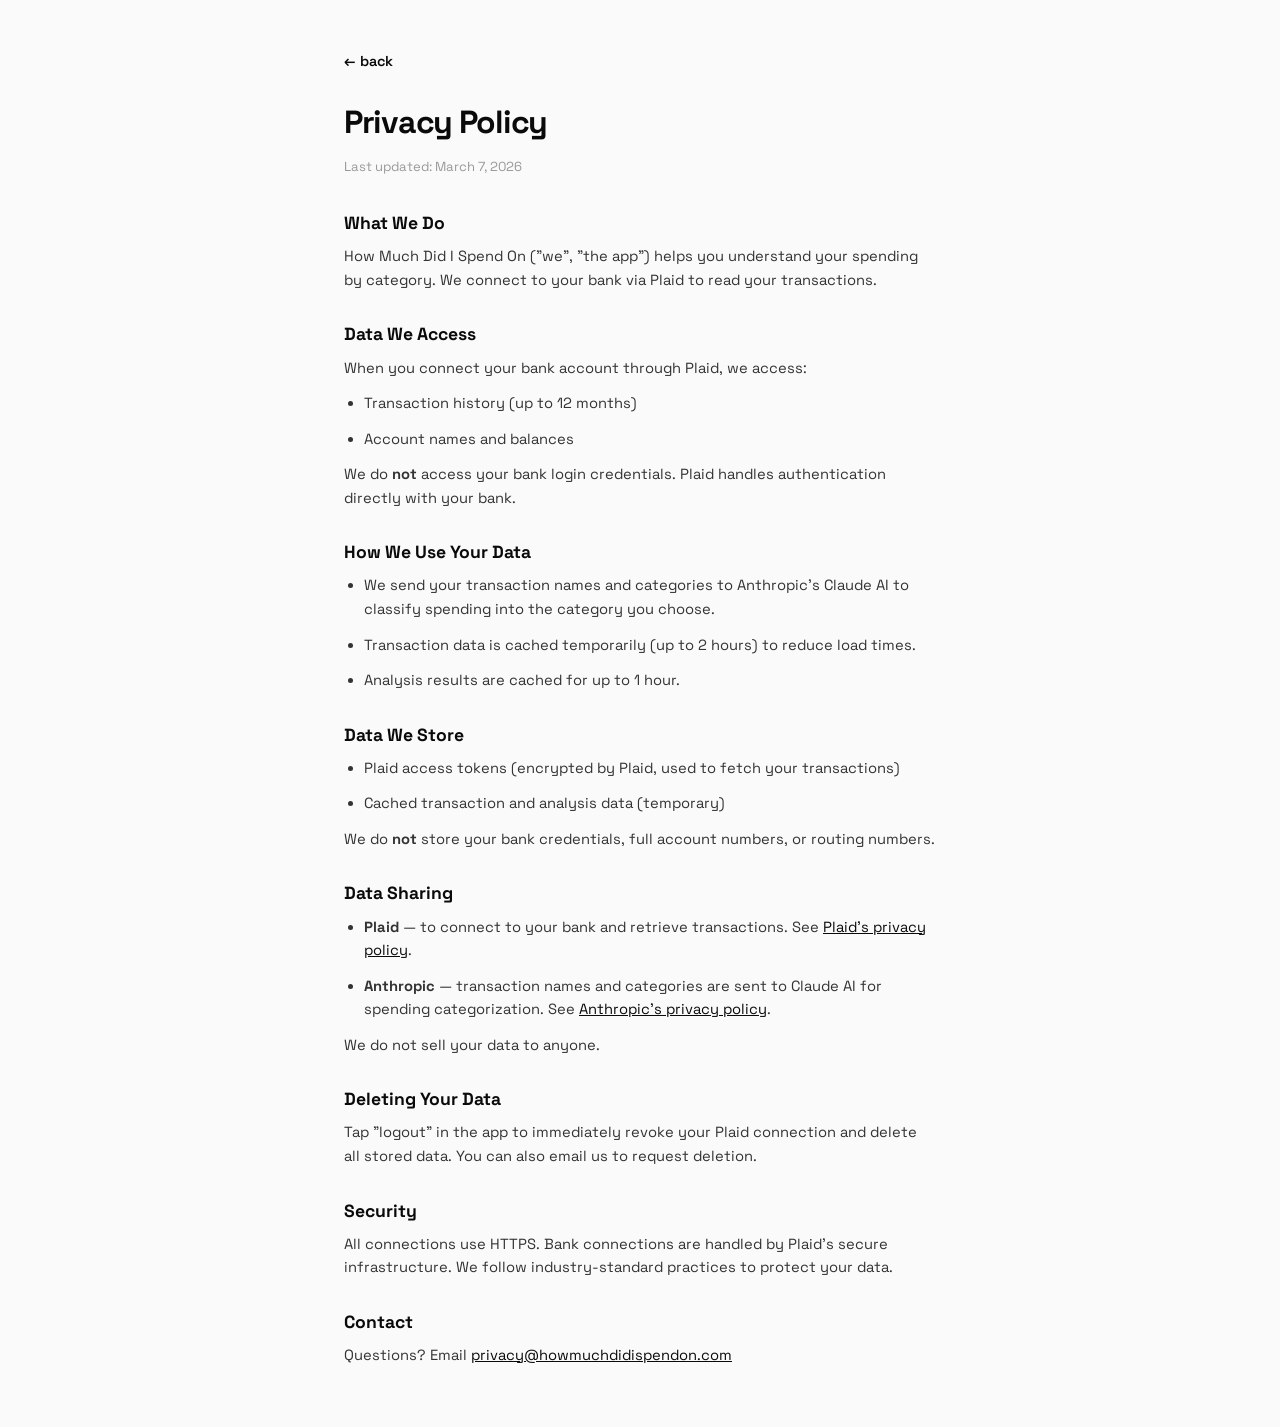
==== templates/privacy.html @ ba2389a0 "Initial commit: How Much Did I Spend On app Flask + Plaid + Claude AI spending categorizer with priv" ====
<!DOCTYPE html>
<html lang="en">
<head>
    <meta charset="UTF-8">
    <meta name="viewport" content="width=device-width, initial-scale=1.0">
    <title>Privacy Policy - How Much Did I Spend</title>
    <link rel="preconnect" href="https://fonts.googleapis.com">
    <link rel="preconnect" href="https://fonts.gstatic.com" crossorigin>
    <link href="https://fonts.googleapis.com/css2?family=Space+Grotesk:wght@400;500;600;700&display=swap" rel="stylesheet">
    <style>
        *, *::before, *::after { margin: 0; padding: 0; box-sizing: border-box; }
        body {
            font-family: 'Space Grotesk', -apple-system, sans-serif;
            background: #FAFAFA; color: #0A0A0A;
            line-height: 1.6; padding: 48px 24px;
            max-width: 640px; margin: 0 auto;
        }
        h1 { font-size: 2rem; font-weight: 700; letter-spacing: -0.04em; margin-bottom: 8px; }
        .updated { font-size: 0.82rem; color: #999; margin-bottom: 32px; }
        h2 { font-size: 1.1rem; font-weight: 700; margin: 28px 0 8px; }
        p, li { font-size: 0.92rem; color: #333; margin-bottom: 12px; }
        ul { padding-left: 20px; }
        a { color: #0A0A0A; }
        .back { display: inline-block; margin-bottom: 24px; font-weight: 600; font-size: 0.9rem; text-decoration: none; }
    </style>
</head>
<body>
    <a href="/" class="back">&larr; back</a>
    <h1>Privacy Policy</h1>
    <p class="updated">Last updated: March 7, 2026</p>

    <h2>What We Do</h2>
    <p>How Much Did I Spend On ("we", "the app") helps you understand your spending by category. We connect to your bank via Plaid to read your transactions.</p>

    <h2>Data We Access</h2>
    <p>When you connect your bank account through Plaid, we access:</p>
    <ul>
        <li>Transaction history (up to 12 months)</li>
        <li>Account names and balances</li>
    </ul>
    <p>We do <strong>not</strong> access your bank login credentials. Plaid handles authentication directly with your bank.</p>

    <h2>How We Use Your Data</h2>
    <ul>
        <li>We send your transaction names and categories to Anthropic's Claude AI to classify spending into the category you choose.</li>
        <li>Transaction data is cached temporarily (up to 2 hours) to reduce load times.</li>
        <li>Analysis results are cached for up to 1 hour.</li>
    </ul>

    <h2>Data We Store</h2>
    <ul>
        <li>Plaid access tokens (encrypted by Plaid, used to fetch your transactions)</li>
        <li>Cached transaction and analysis data (temporary)</li>
    </ul>
    <p>We do <strong>not</strong> store your bank credentials, full account numbers, or routing numbers.</p>

    <h2>Data Sharing</h2>
    <ul>
        <li><strong>Plaid</strong> — to connect to your bank and retrieve transactions. See <a href="https://plaid.com/legal/" target="_blank">Plaid's privacy policy</a>.</li>
        <li><strong>Anthropic</strong> — transaction names and categories are sent to Claude AI for spending categorization. See <a href="https://www.anthropic.com/privacy" target="_blank">Anthropic's privacy policy</a>.</li>
    </ul>
    <p>We do not sell your data to anyone.</p>

    <h2>Deleting Your Data</h2>
    <p>Tap "logout" in the app to immediately revoke your Plaid connection and delete all stored data. You can also email us to request deletion.</p>

    <h2>Security</h2>
    <p>All connections use HTTPS. Bank connections are handled by Plaid's secure infrastructure. We follow industry-standard practices to protect your data.</p>

    <h2>Contact</h2>
    <p>Questions? Email <a href="mailto:privacy@howmuchdidispendon.com">privacy@howmuchdidispendon.com</a></p>
</body>
</html>
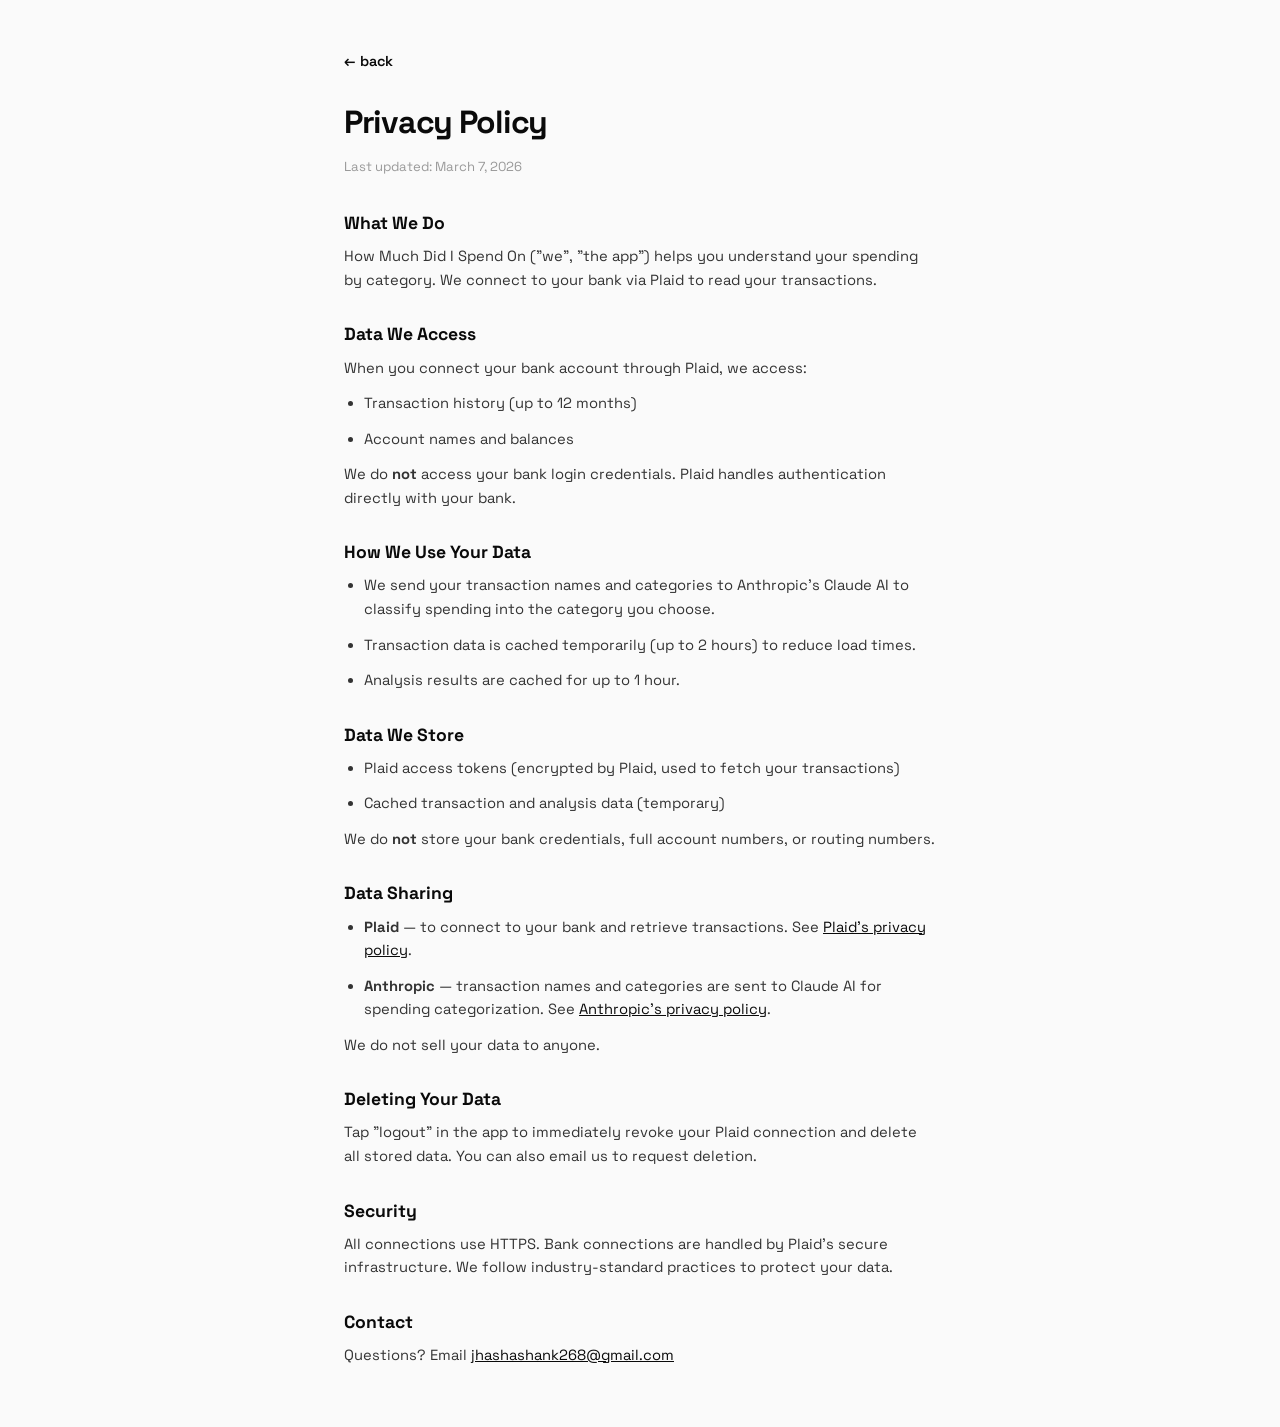
==== commit 7051a32a: "Polish: contact email, tagline, static pill, centered layout, compact accounts - Contact/about email" ====
--- a/templates/privacy.html
+++ b/templates/privacy.html
@@ -68,6 +68,6 @@
     <p>All connections use HTTPS. Bank connections are handled by Plaid's secure infrastructure. We follow industry-standard practices to protect your data.</p>
 
     <h2>Contact</h2>
-    <p>Questions? Email <a href="mailto:privacy@howmuchdidispendon.com">privacy@howmuchdidispendon.com</a></p>
+    <p>Questions? Email <a href="mailto:jhashashank268@gmail.com">jhashashank268@gmail.com</a></p>
 </body>
 </html>
